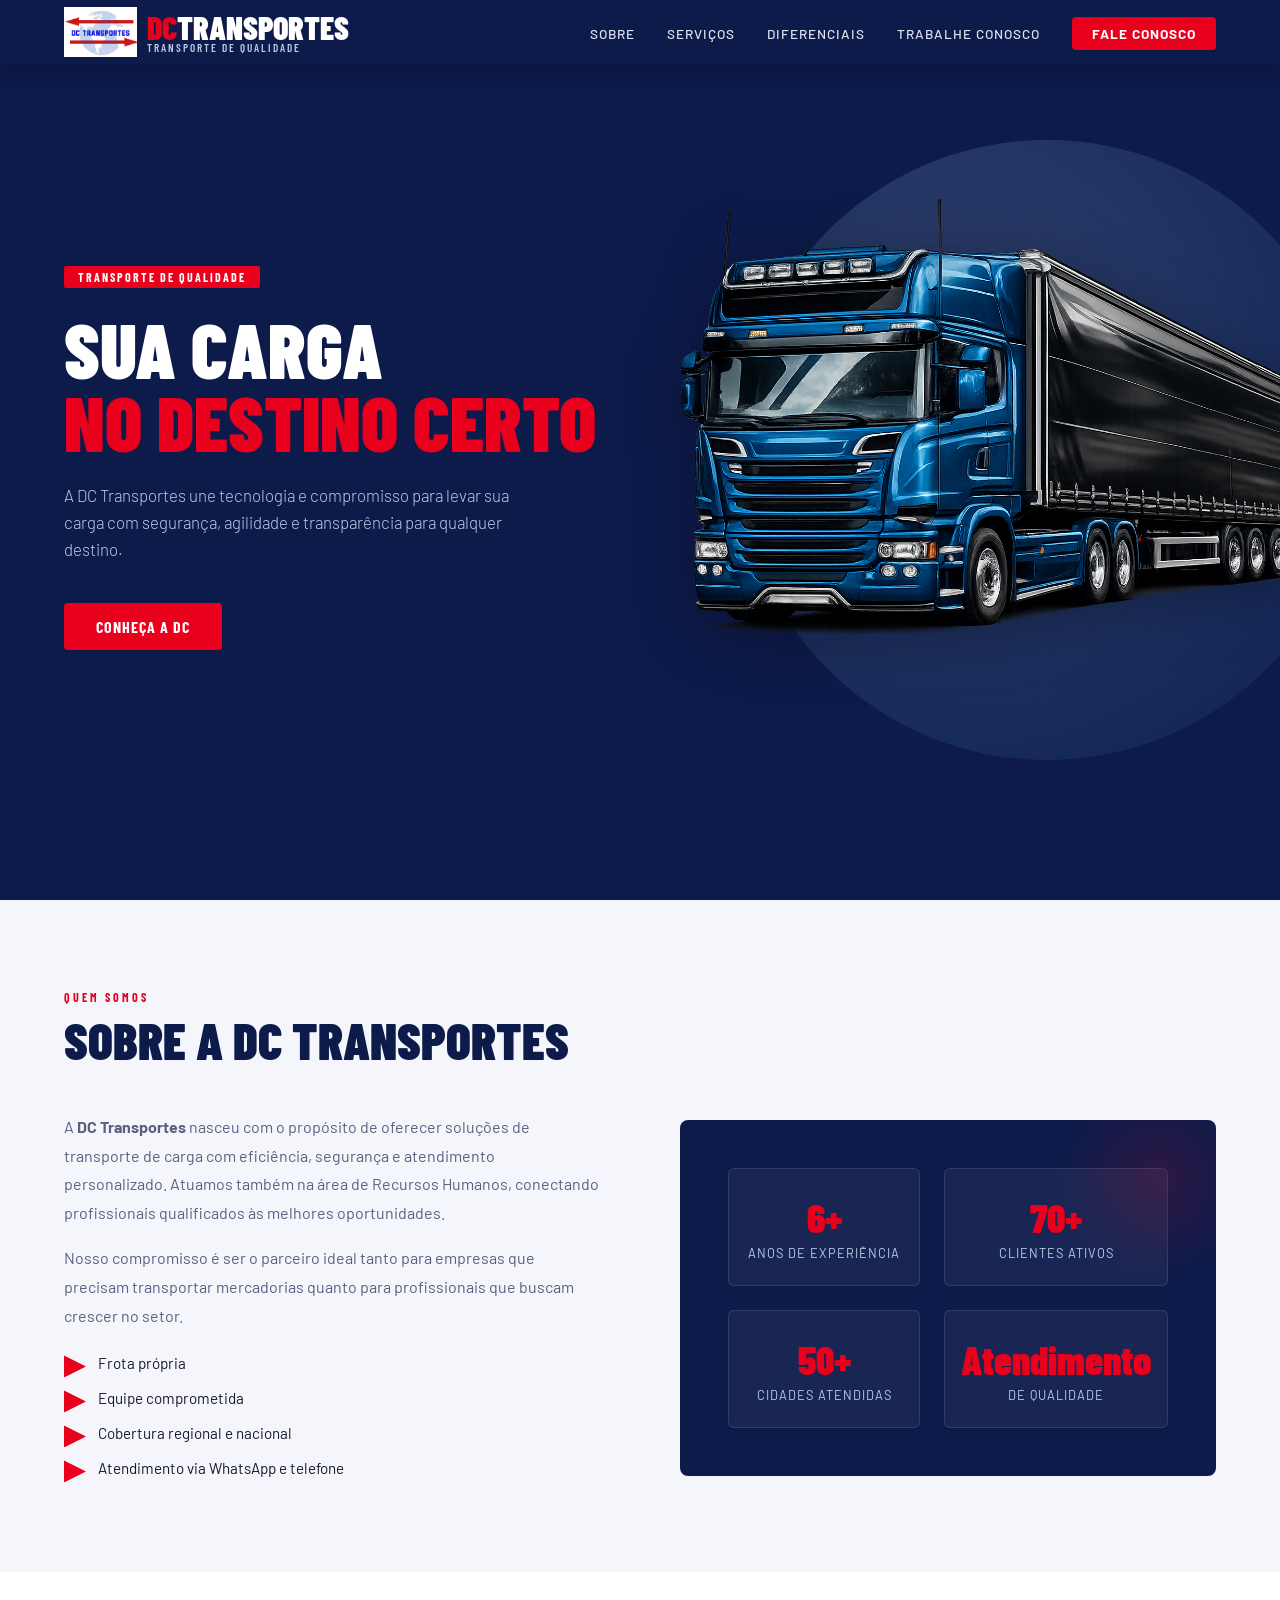
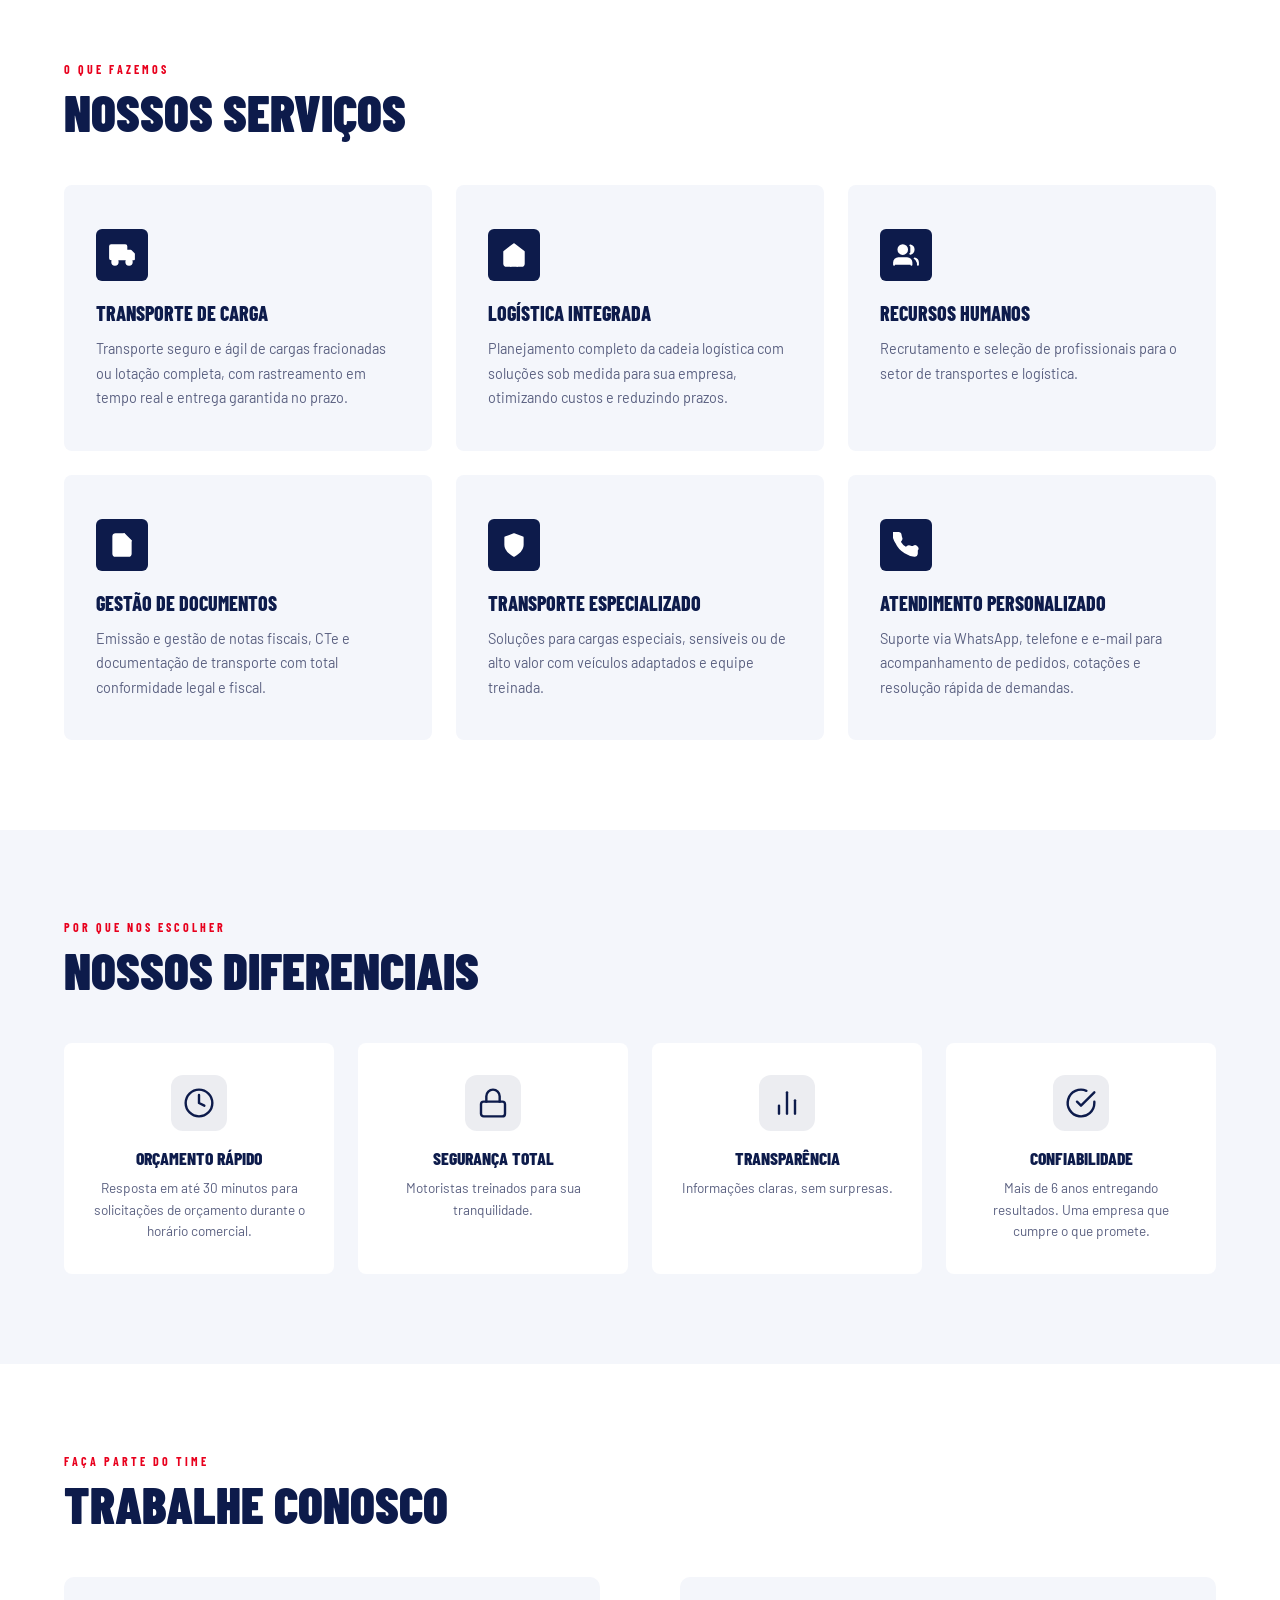
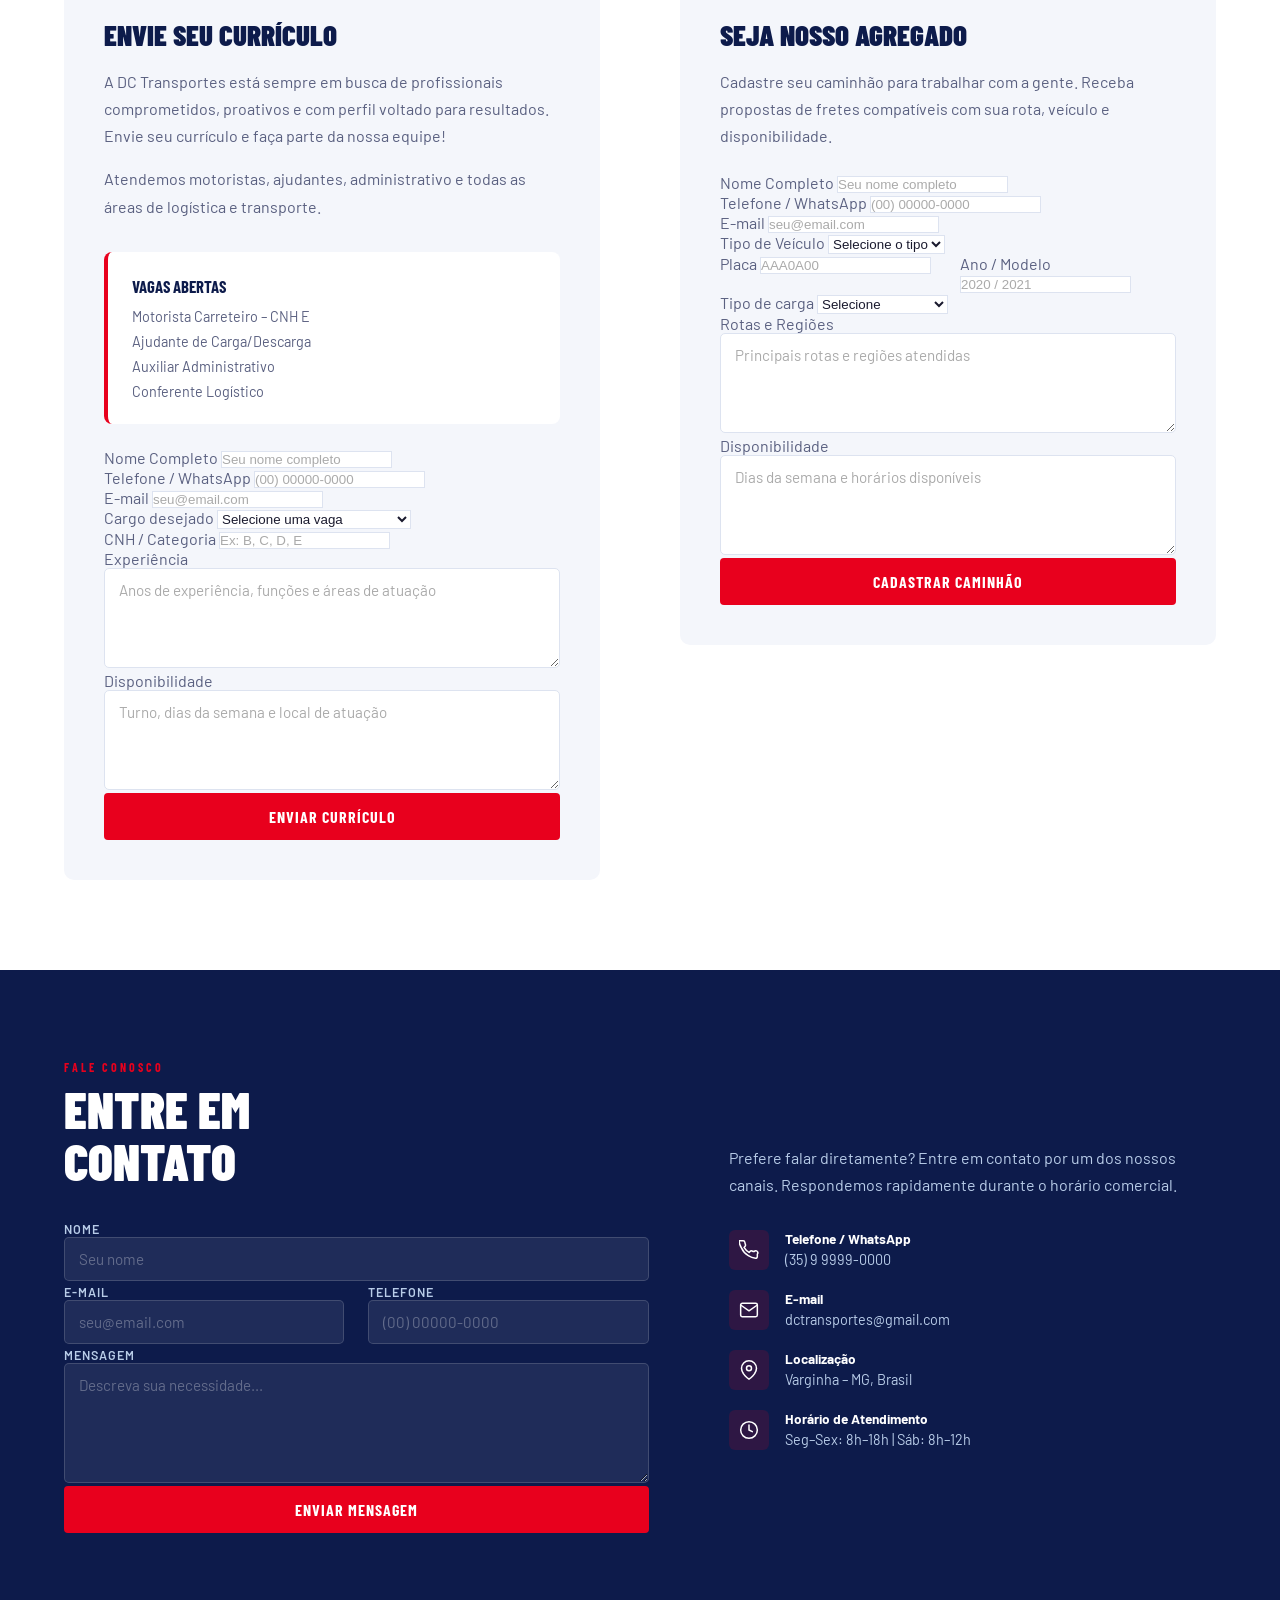
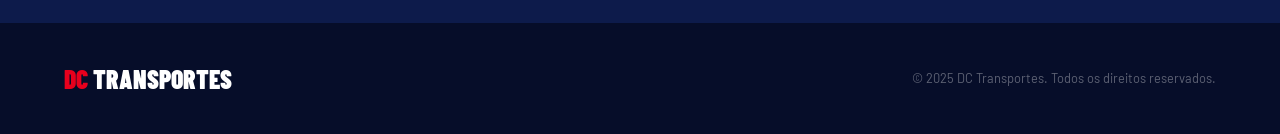
==== index.html @ ff13ed07 "dc" ====
<!DOCTYPE html>
<html lang="pt-BR">
<head>
  <meta charset="utf-8">
  <meta http-equiv="refresh" content="0;url=dc-transportes.html">
  <meta name="viewport" content="width=device-width, initial-scale=1">
  <title>DC Transportes</title>
</head>
<body>
  <p>Redirecionando para o site... <a href="dc-transportes.html">Clique aqui se não redirecionar</a></p>
</body>
</html>
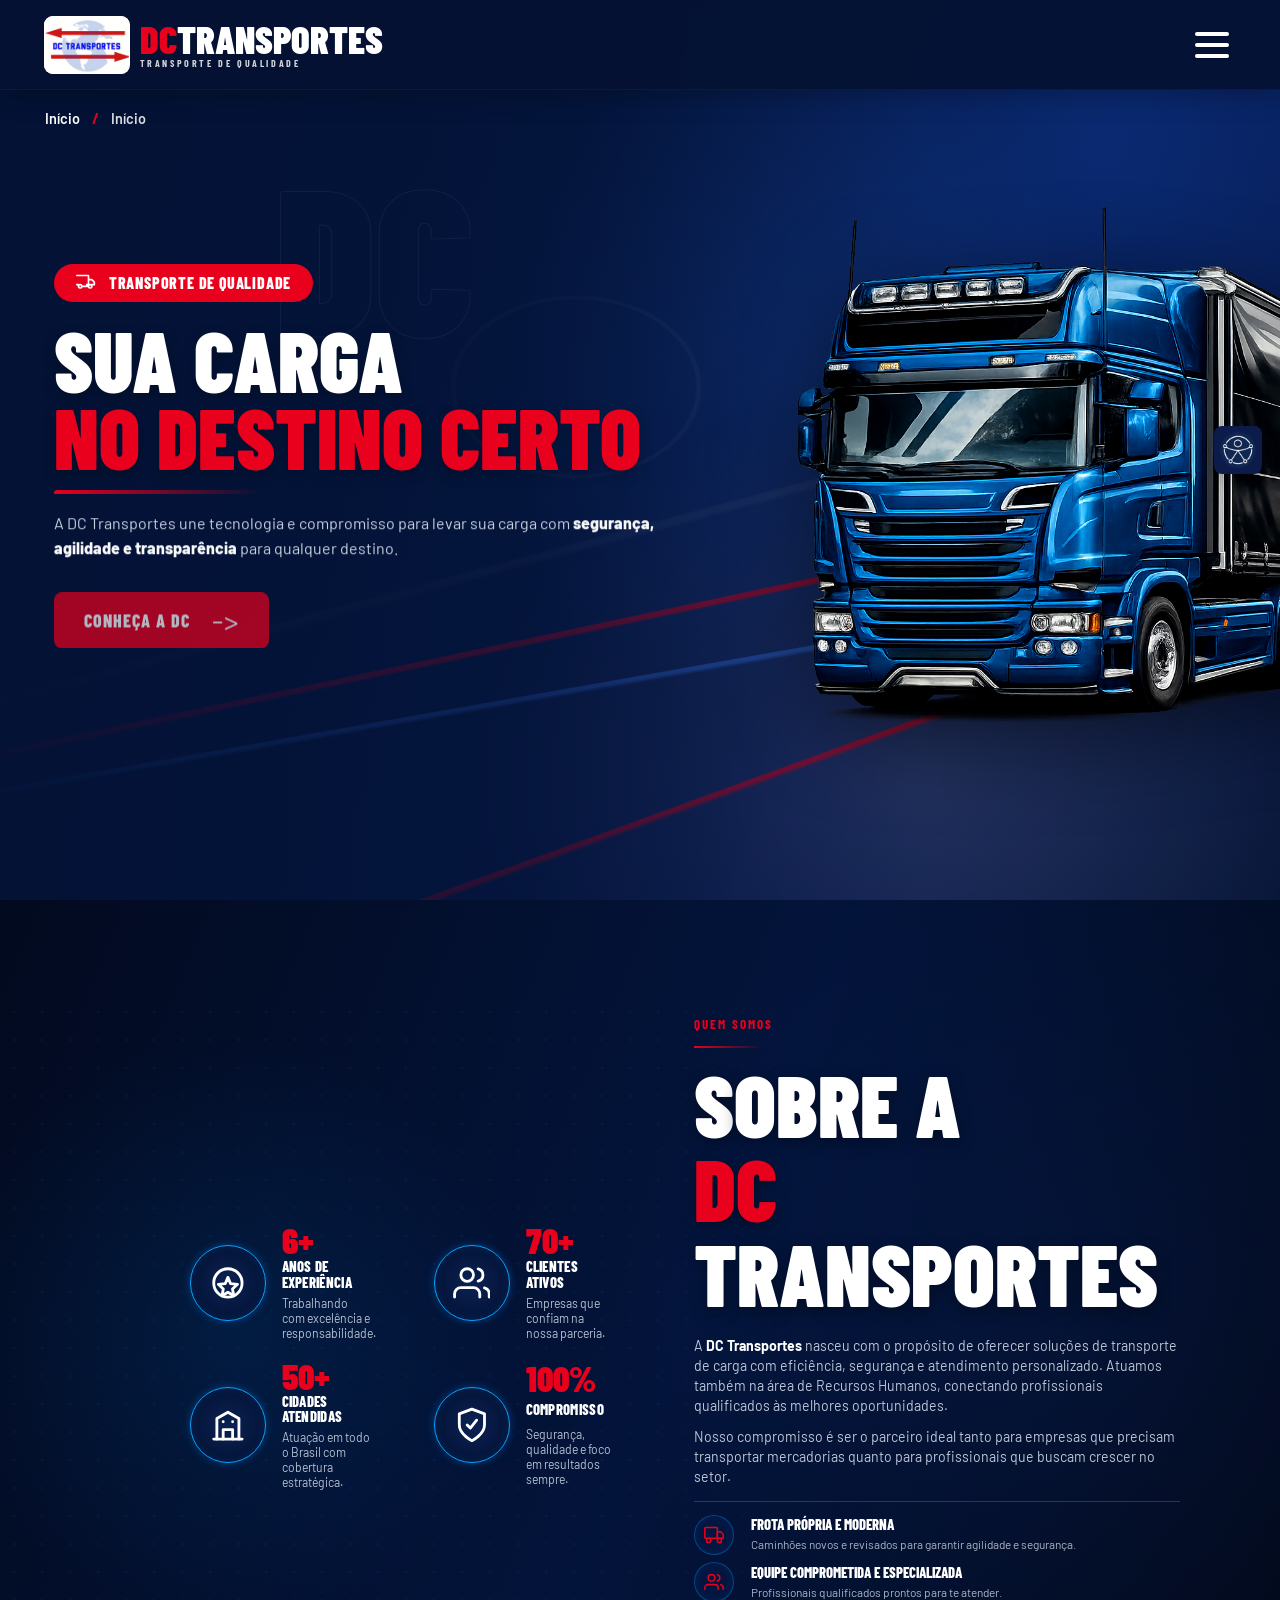
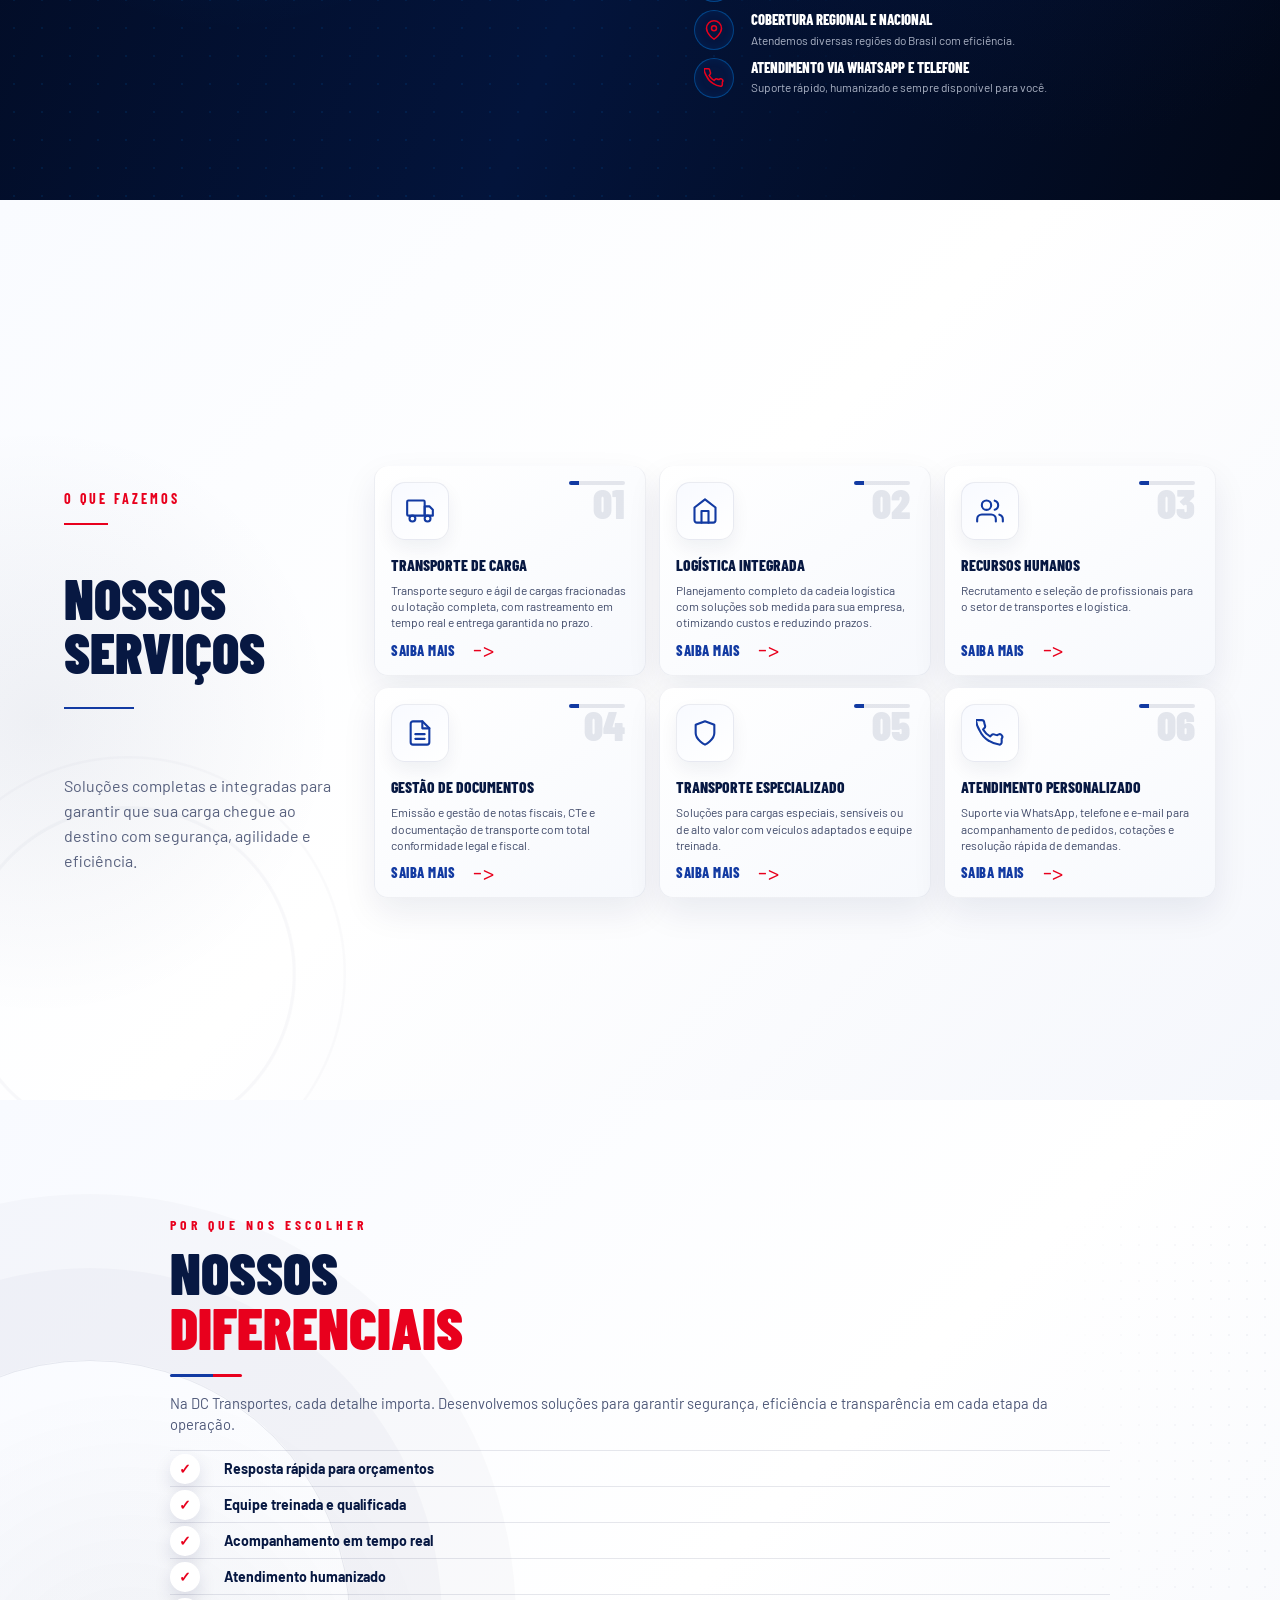
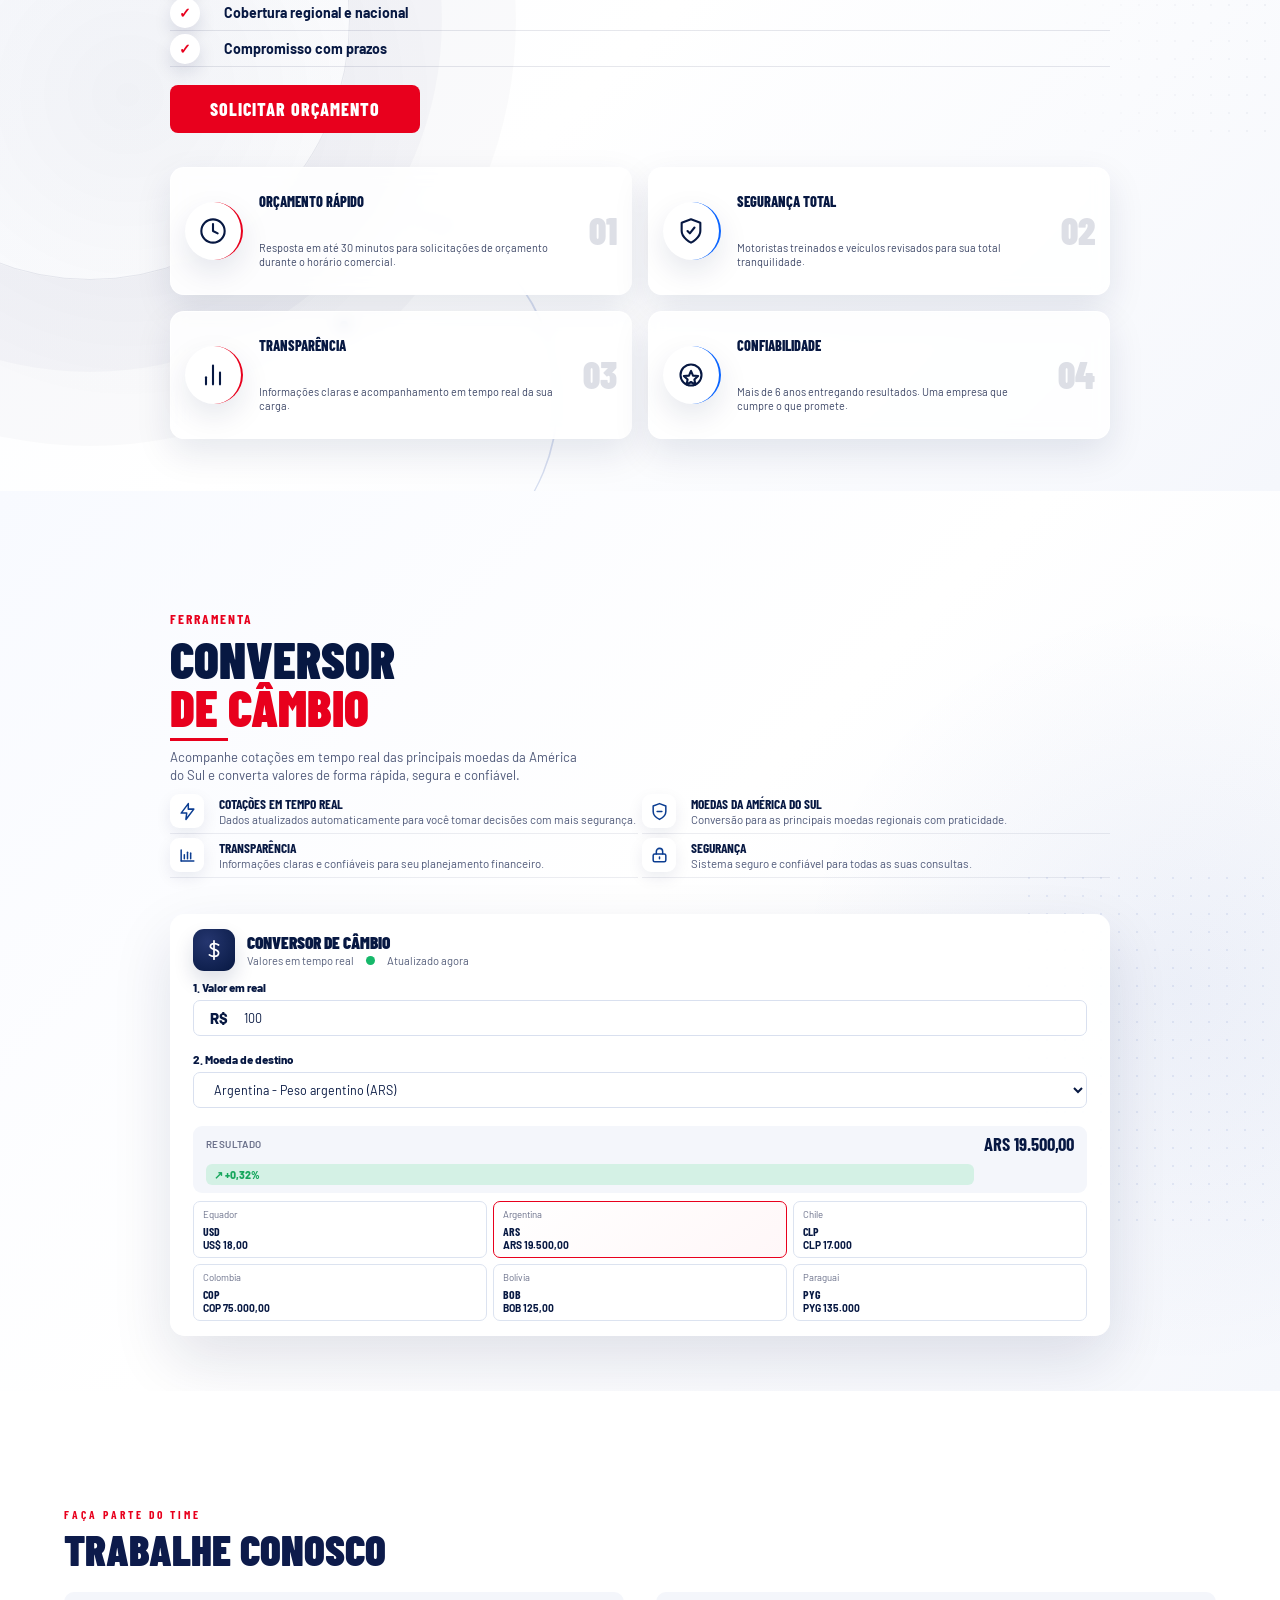
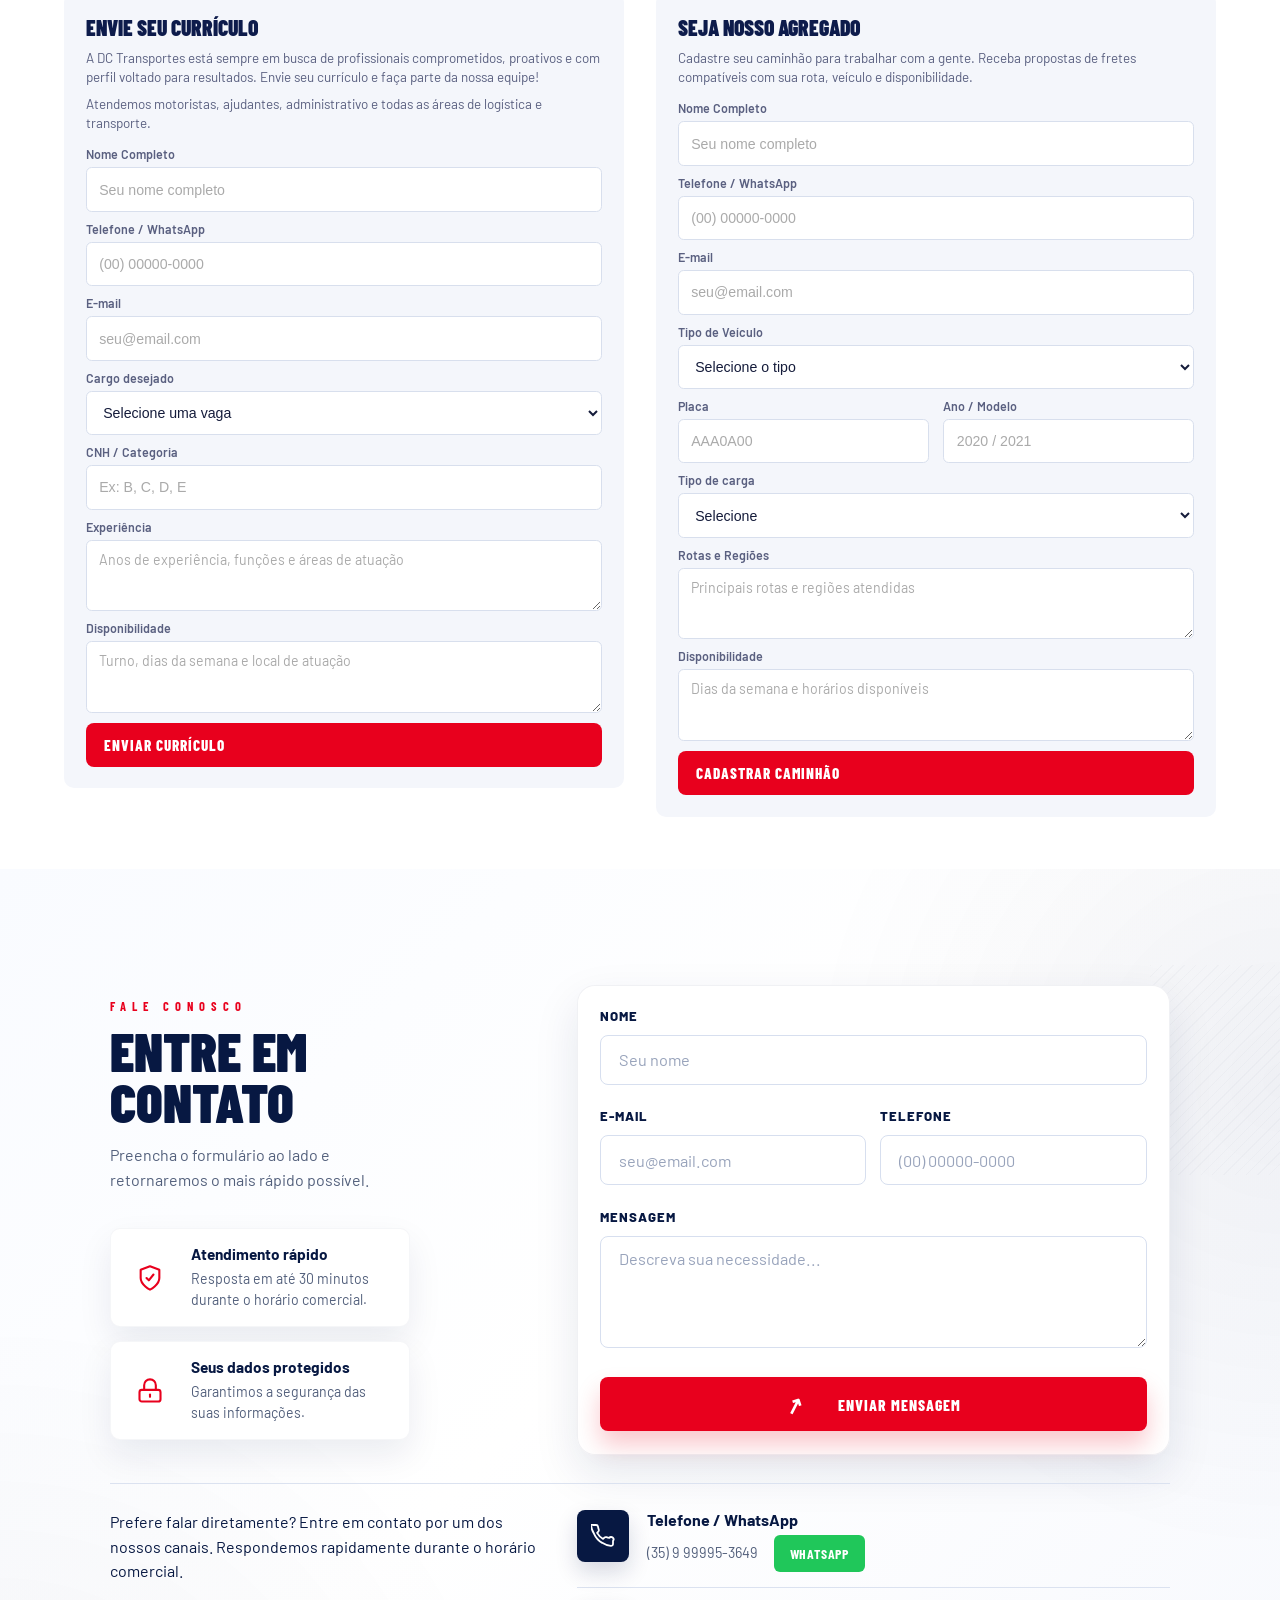
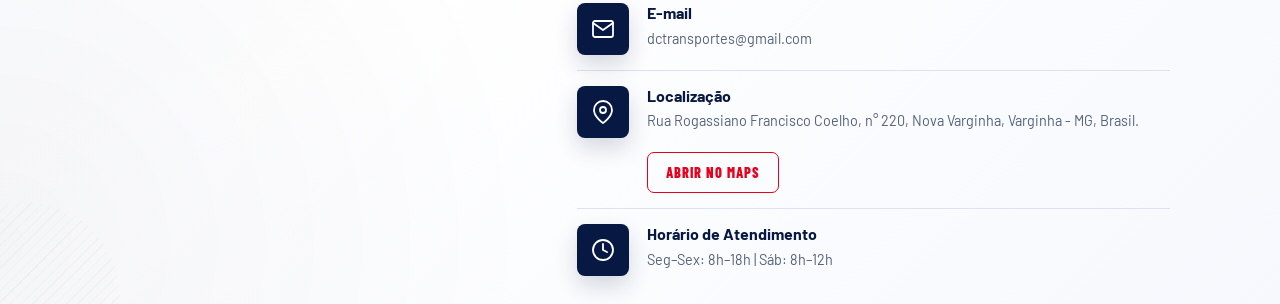
==== commit e8a7c060: "atualização" ====
--- a/index.html
+++ b/index.html
@@ -1,4 +1,4 @@
-<!DOCTYPE html>
+﻿<!DOCTYPE html>
 <html lang="pt-BR">
 <head>
   <meta charset="utf-8">
@@ -9,4 +9,4 @@
 <body>
   <p>Redirecionando para o site... <a href="dc-transportes.html">Clique aqui se não redirecionar</a></p>
 </body>
-</html>+</html>
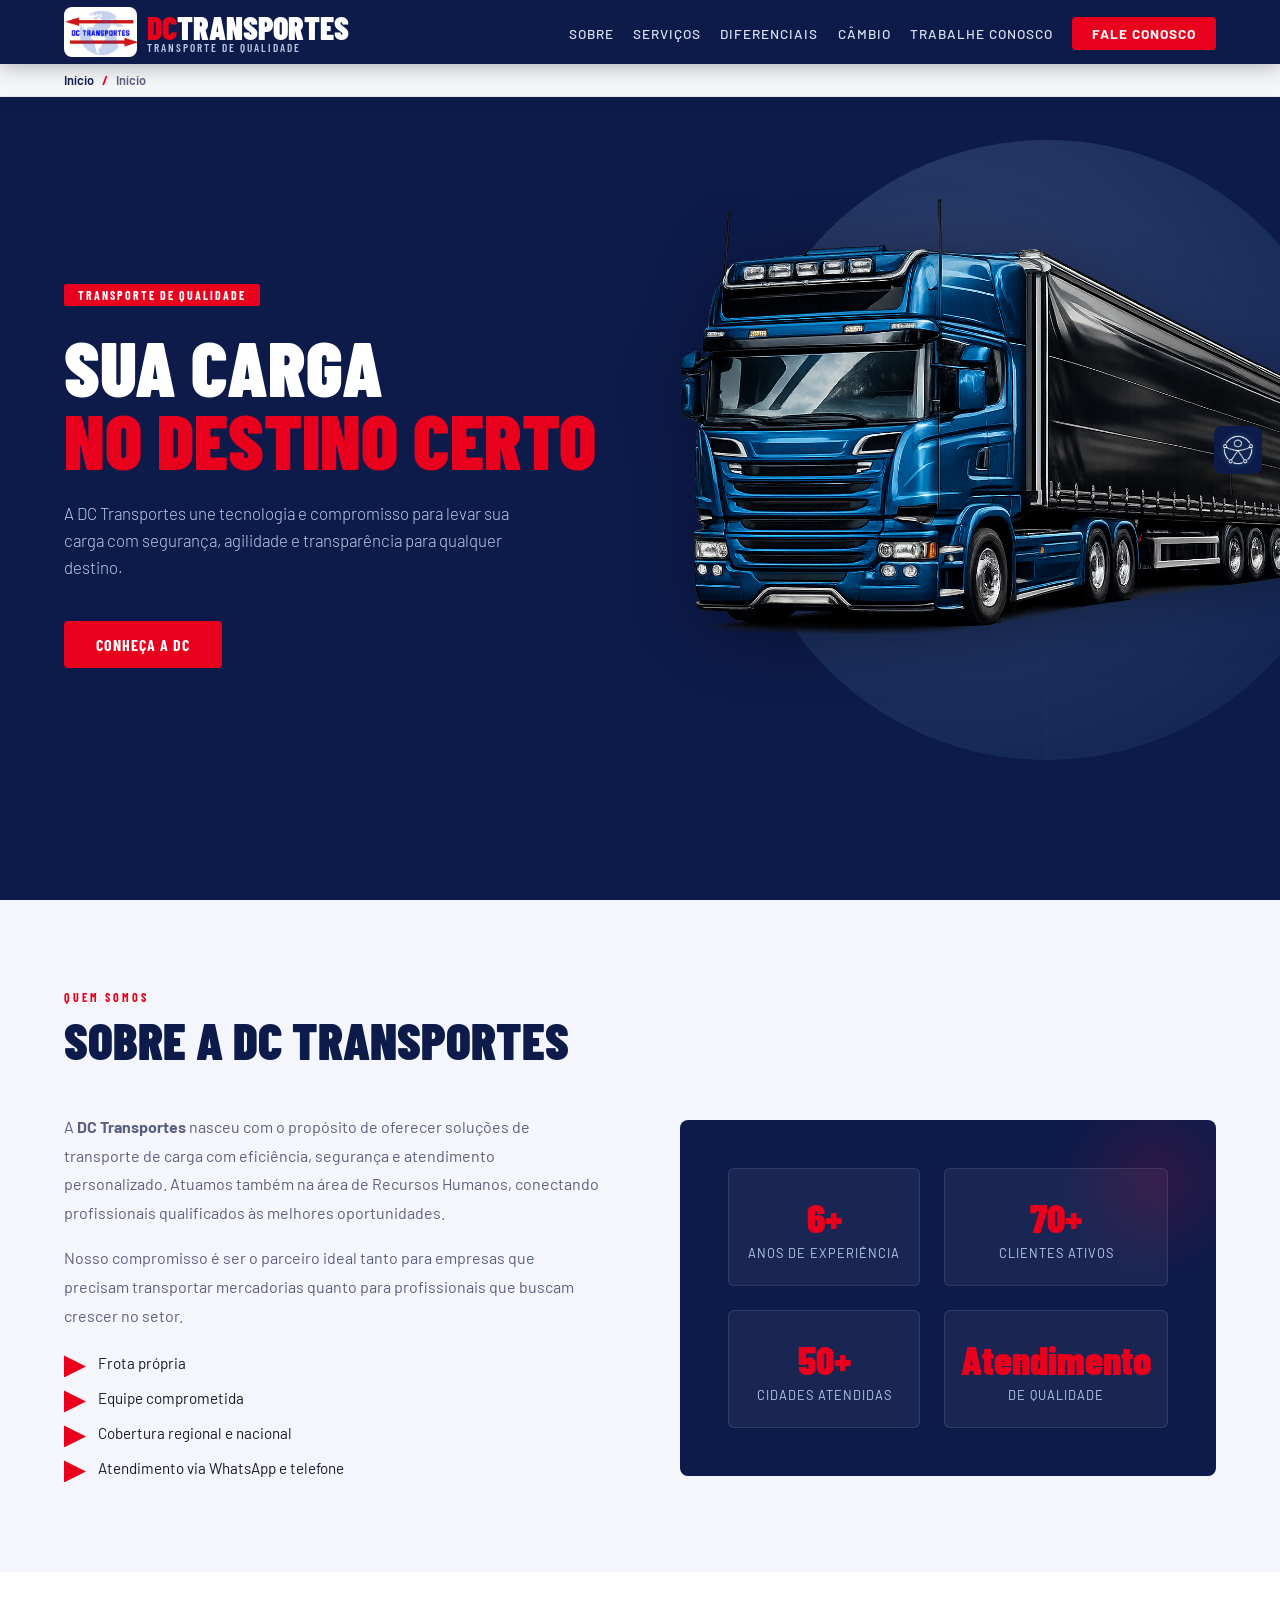
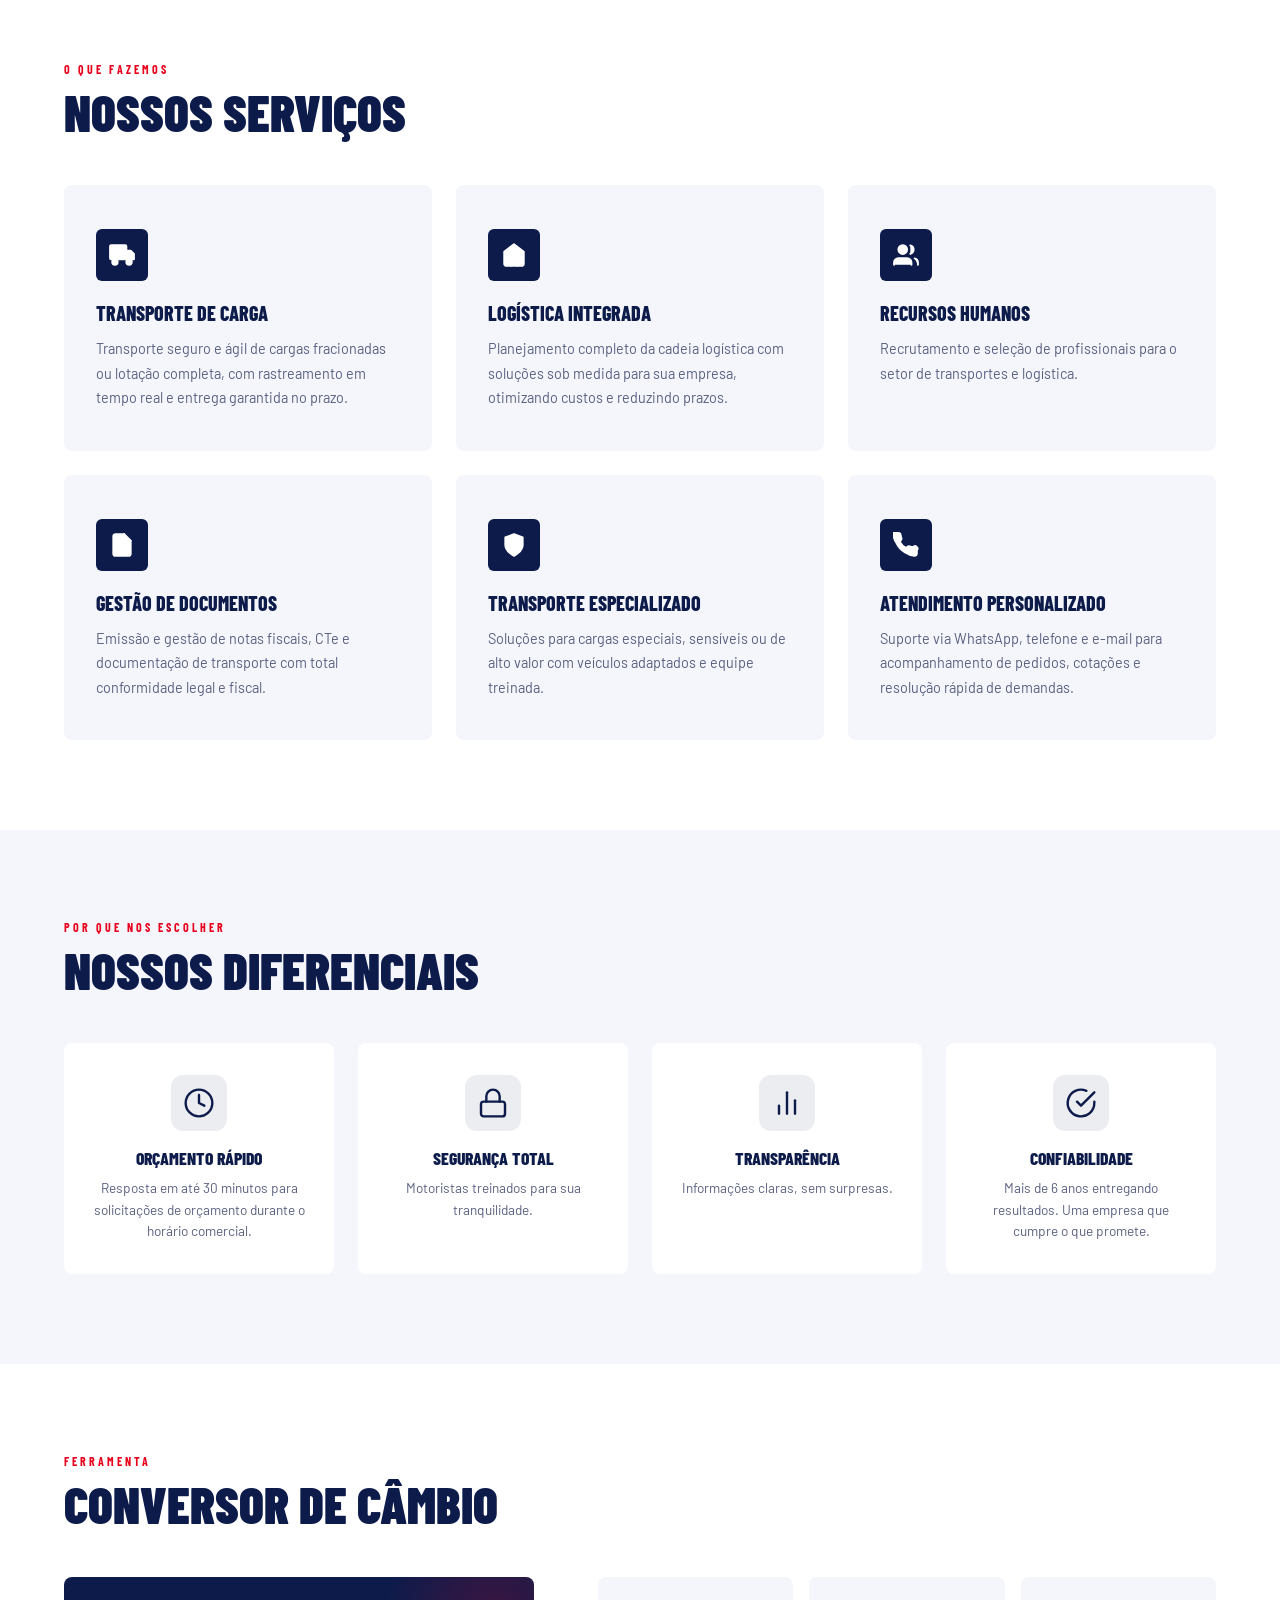
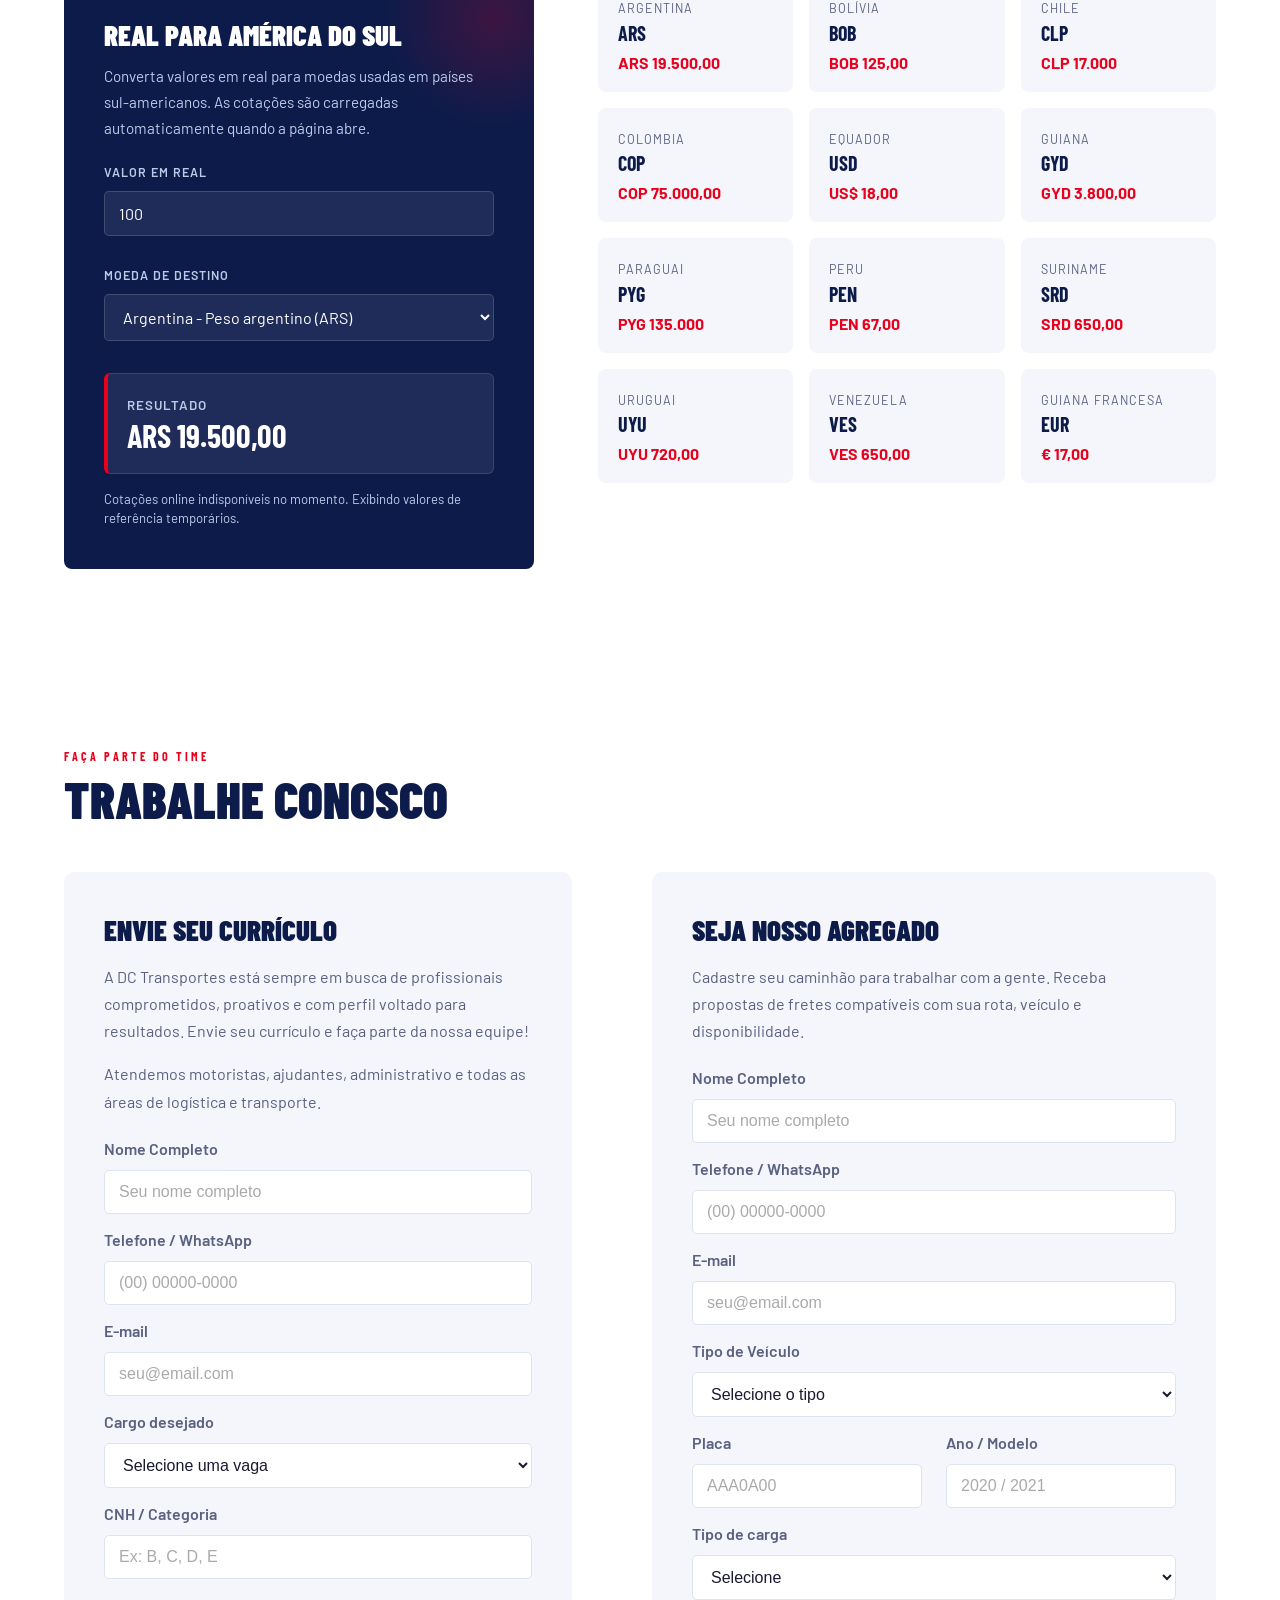
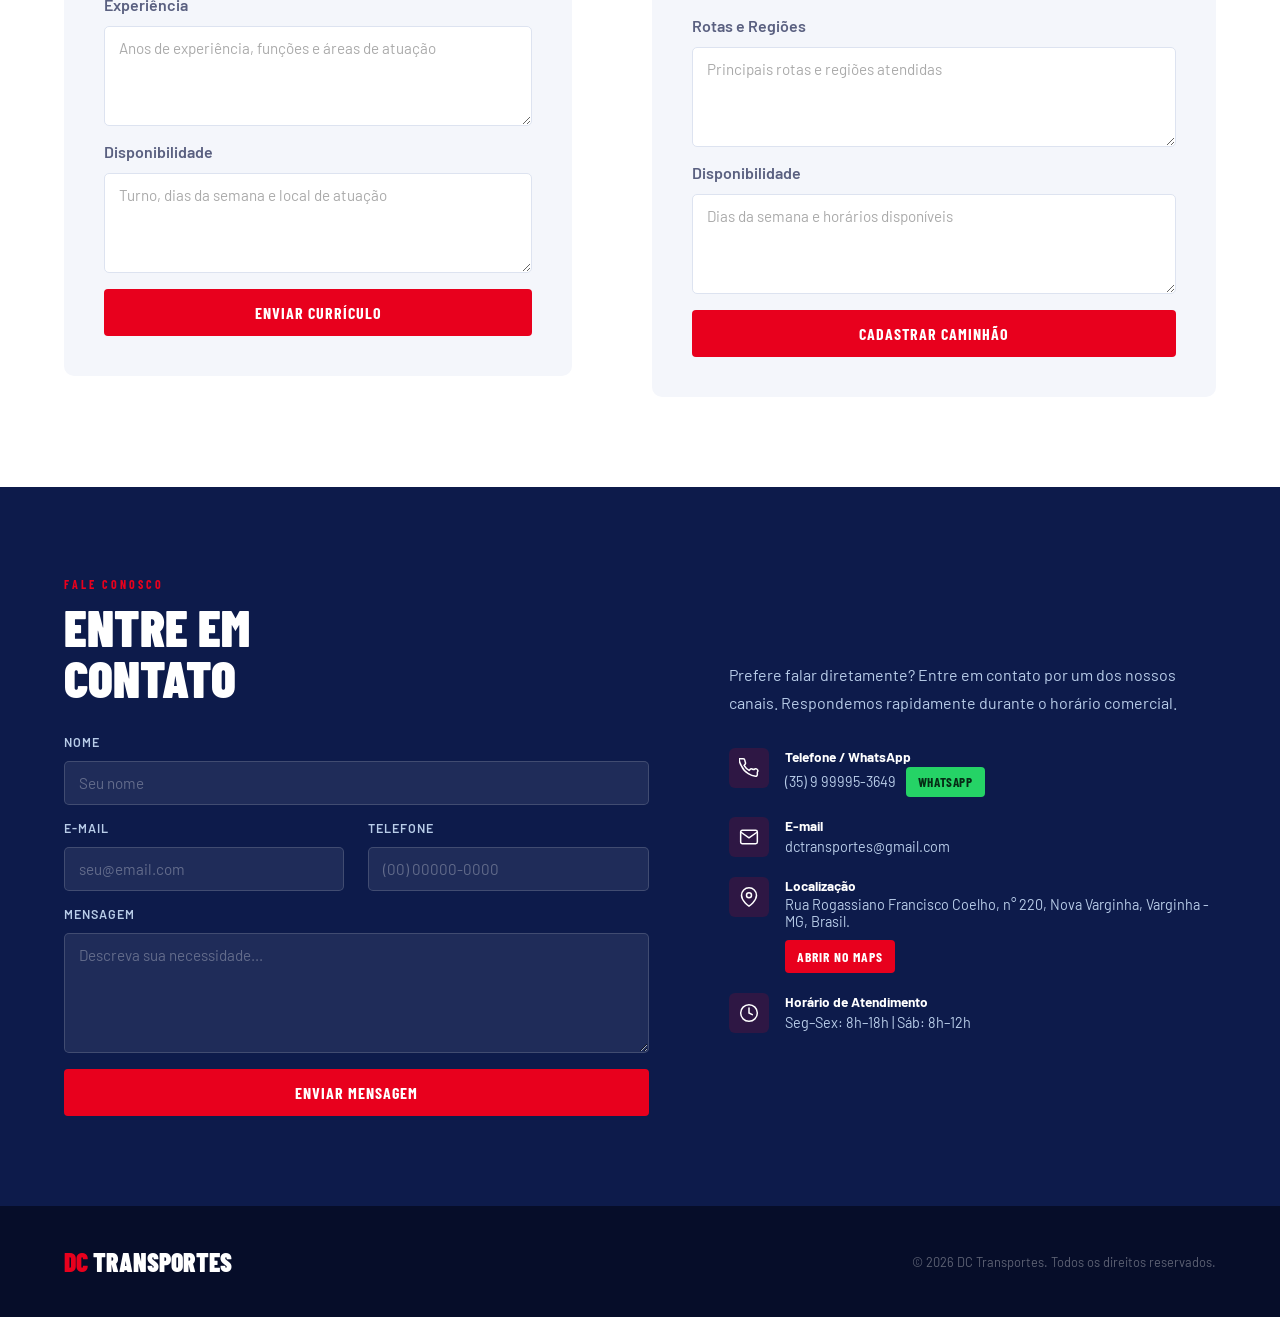
==== commit 78395a06: "Revert "atualização" This reverts commit e8a7c0603d30f6b48cf3092924a4f0bf9f8e83e0." ====
--- a/index.html
+++ b/index.html
@@ -1,4 +1,4 @@
-﻿<!DOCTYPE html>
+<!DOCTYPE html>
 <html lang="pt-BR">
 <head>
   <meta charset="utf-8">
@@ -9,4 +9,4 @@
 <body>
   <p>Redirecionando para o site... <a href="dc-transportes.html">Clique aqui se não redirecionar</a></p>
 </body>
-</html>
+</html>
